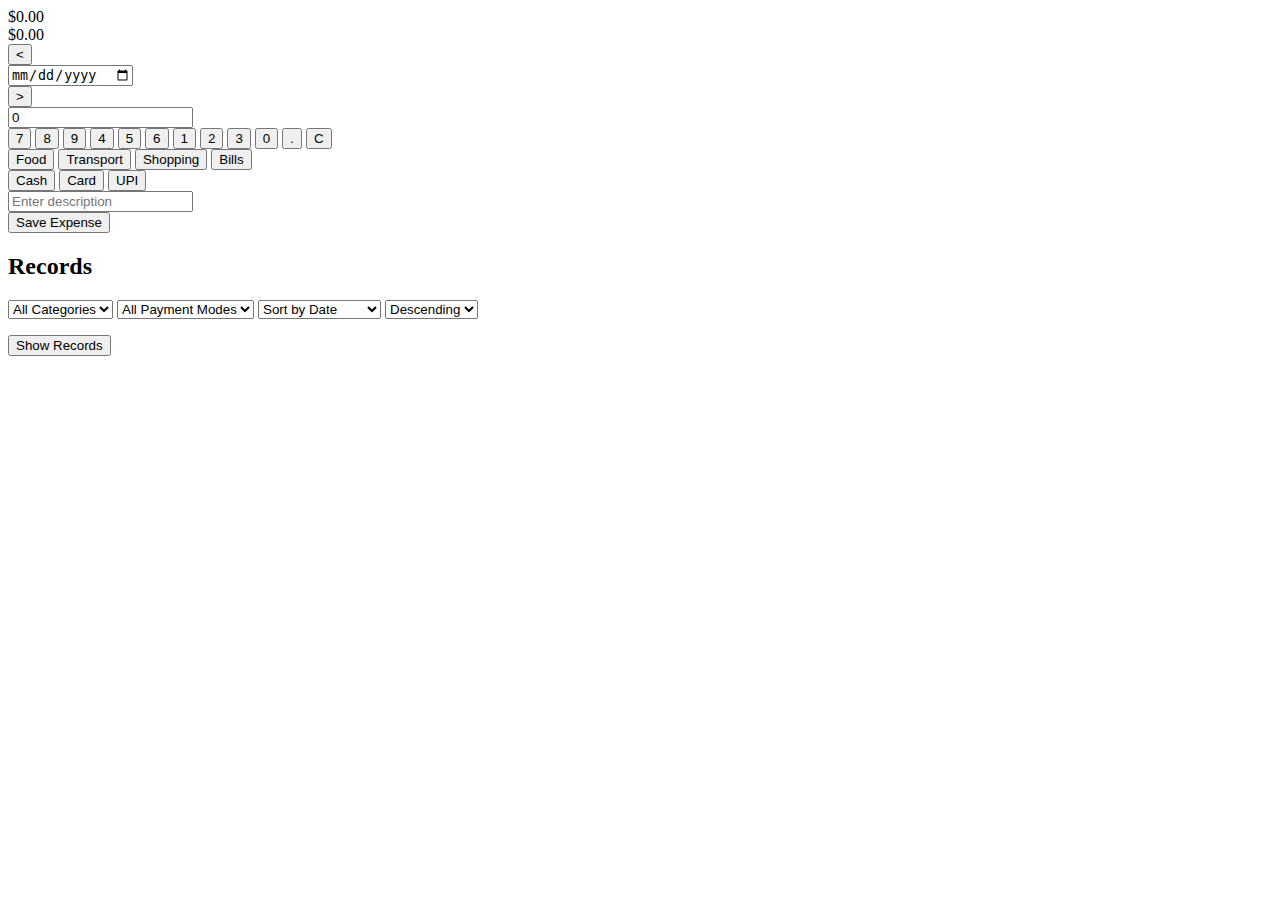
==== index.html @ 294ea64d "Create index.html" ====
<!DOCTYPE html>
<html>
<head>
  <meta charset="utf-8">
  <meta name="viewport" content="width=device-width">
  <title>Expense Tracker</title>
  <link href="style.css" rel="stylesheet" type="text/css" />
</head>
<body>
  <div class="container">
    <div class="summary">
      <div class="summary-item">
        <div id="todayDate"></div>
        <span id="todayTotal" onclick="showTodaysExpenses()">$0.00</span>
      </div>
      <div class="summary-item">
        <div id="currentMonth"></div>
        <span id="monthTotal">$0.00</span>
      </div>
    </div>
    <div class="date-navigation">
      <button onclick="changeDate(-1)">&lt;</button>
      <div style="display: flex; align-items: center;">
        <input type="date" id="expenseDate">
        <span class="day-of-week" id="dayOfWeek"></span>
      </div>
      <button onclick="changeDate(1)">&gt;</button>
    </div>

    <div class="display">
      <input type="text" id="amount" readonly value="0">
    </div>

    <div class="numpad">
      <button onclick="appendNumber(7)">7</button>
      <button onclick="appendNumber(8)">8</button>
      <button onclick="appendNumber(9)">9</button>
      <button onclick="appendNumber(4)">4</button>
      <button onclick="appendNumber(5)">5</button>
      <button onclick="appendNumber(6)">6</button>
      <button onclick="appendNumber(1)">1</button>
      <button onclick="appendNumber(2)">2</button>
      <button onclick="appendNumber(3)">3</button>
      <button onclick="appendNumber(0)">0</button>
      <button onclick="appendDecimal()">.</button>
      <button onclick="clearAmount()">C</button>
    </div>

    <div class="categories">
      <button onclick="selectCategory('Food')">Food</button>
      <button onclick="selectCategory('Transport')">Transport</button>
      <button onclick="selectCategory('Shopping')">Shopping</button>
      <button onclick="selectCategory('Bills')">Bills</button>
    </div>

    <div class="payment-modes">
      <button onclick="selectPayment('Cash')">Cash</button>
      <button onclick="selectPayment('Card')">Card</button>
      <button onclick="selectPayment('UPI')">UPI</button>
    </div>

    <div class="description-field">
      <input type="text" id="description" placeholder="Enter description">
    </div>

    <button class="save-btn" onclick="saveExpense()">Save Expense</button>

    <div class="expenses-list hidden">
      <h2>Records</h2>
      <div class="filters">
        <select id="categoryFilter">
          <option value="">All Categories</option>
          <option value="Food">Food</option>
          <option value="Transport">Transport</option>
          <option value="Shopping">Shopping</option>
          <option value="Bills">Bills</option>
        </select>
        <select id="paymentFilter">
          <option value="">All Payment Modes</option>
          <option value="Cash">Cash</option>
          <option value="Card">Card</option>
          <option value="UPI">UPI</option>
        </select>
        <select id="sortBy">
          <option value="date">Sort by Date</option>
          <option value="amount">Sort by Amount</option>
          <option value="category">Sort by Category</option>
          <option value="payment">Sort by Payment</option>
        </select>
        <select id="sortOrder">
          <option value="desc">Descending</option>
          <option value="asc">Ascending</option>
        </select>
      </div>
      <ul id="expensesList"></ul>
    </div>

    <button id="showRecordsBtn" onclick="toggleRecords()">Show Records</button>
  </div>
  <script src="script.js"></script>
</body>
</html>
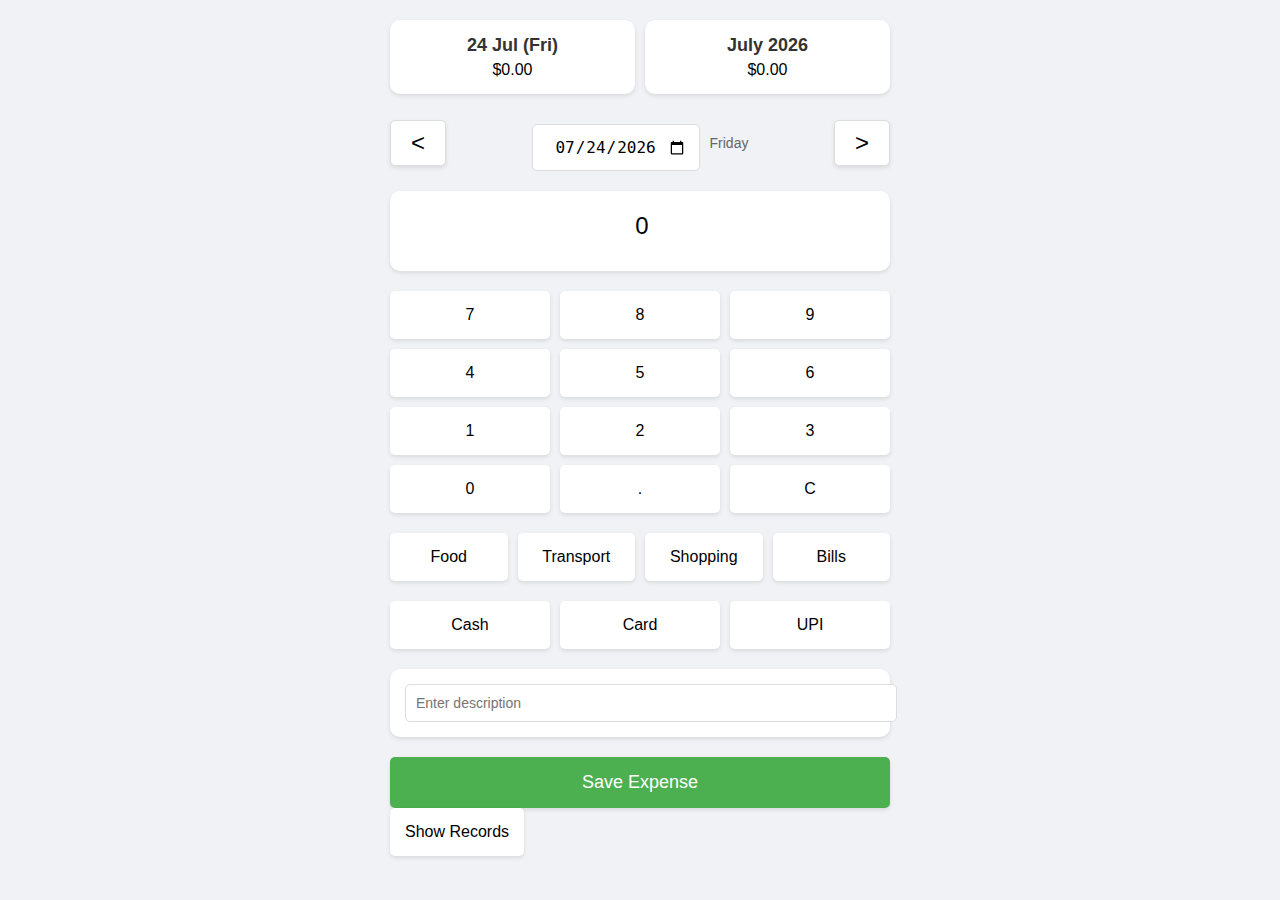
==== commit 8335de1b: "Update index.html" ====
--- a/index.html
+++ b/index.html
@@ -98,5 +98,14 @@
     <button id="showRecordsBtn" onclick="toggleRecords()">Show Records</button>
   </div>
   <script src="script.js"></script>
+  <script>
+    function selectPayment(paymentMode) {
+      // Existing logic for selecting payment mode
+      // ...
+
+      // Set focus to description input field
+      document.getElementById("description").focus();
+    }
+  </script>
 </body>
 </html>
--- a/style.css
+++ b/style.css
@@ -0,0 +1,235 @@
+
+body {
+  font-family: Arial, sans-serif;
+  margin: 0;
+  padding: 20px;
+  background-color: #f0f2f5;
+}
+
+.container {
+  max-width: 500px;
+  margin: 0 auto;
+}
+
+.display {
+  background: white;
+  padding: 20px;
+  border-radius: 10px;
+  margin-bottom: 20px;
+  box-shadow: 0 2px 4px rgba(0,0,0,0.1);
+}
+
+#amount {
+  width: 100%;
+  font-size: 24px;
+  text-align: center;
+  border: none;
+  outline: none;
+  margin-bottom: 10px;
+}
+
+.categories, .payment-modes {
+  display: grid;
+  grid-template-columns: repeat(auto-fit, minmax(100px, 1fr));
+  gap: 10px;
+  margin-bottom: 20px;
+}
+
+.numpad {
+  display: grid;
+  grid-template-columns: repeat(3, 1fr);
+  gap: 10px;
+  margin-bottom: 20px;
+}
+
+button {
+  padding: 15px;
+  border: none;
+  border-radius: 5px;
+  background: white;
+  cursor: pointer;
+  font-size: 16px;
+  box-shadow: 0 2px 4px rgba(0,0,0,0.1);
+}
+
+button:hover {
+  background: #f0f0f0;
+}
+
+button.selected {
+  background: #4CAF50;
+  color: white;
+}
+
+.save-btn {
+  width: 100%;
+  background: #4CAF50;
+  color: white;
+  padding: 15px;
+  font-size: 18px;
+}
+
+.save-btn:hover {
+  background: #45a049;
+}
+
+.expenses-list {
+  background: white;
+  padding: 20px;
+  border-radius: 10px;
+  margin-top: 20px;
+  box-shadow: 0 2px 4px rgba(0,0,0,0.1);
+}
+
+.selected-options {
+  display: flex;
+  justify-content: space-between;
+  color: #666;
+}
+
+#expensesList {
+  list-style: none;
+  padding: 0;
+}
+
+#expensesList li {
+  padding: 10px;
+  border-bottom: 1px solid #eee;
+  display: flex;
+  justify-content: space-between;
+  align-items: center;
+}
+
+.expense-actions button {
+  padding: 5px 10px;
+  margin-left: 5px;
+  font-size: 14px;
+}
+
+.delete-btn {
+  background: #ff4444;
+  color: white;
+}
+
+.edit-btn {
+  background: #44b;
+  color: white;
+}
+
+.summary {
+  display: grid;
+  grid-template-columns: 1fr 1fr;
+  gap: 10px;
+  margin-bottom: 20px;
+}
+
+.summary-item {
+  background: white;
+  padding: 15px;
+  border-radius: 10px;
+  text-align: center;
+  box-shadow: 0 2px 4px rgba(0,0,0,0.1);
+}
+
+.summary-item h3 {
+  margin: 0 0 5px 0;
+  color: #666;
+}
+
+.summary-item div {
+  color: #333;
+  font-size: 18px;
+  margin-bottom: 5px;
+  font-weight: bold;
+}
+
+#expenseDate {
+  width: 100%;
+  padding: 12px;
+  margin-top: 10px;
+  border: 1px solid #ddd;
+  border-radius: 5px;
+  font-size: 16px;
+  text-align: center;
+}
+
+.date-navigation {
+  display: flex;
+  align-items: center;
+  justify-content: space-between;
+  margin-bottom: 20px;
+  gap: 10px;
+}
+
+.date-navigation button {
+  padding: 8px 20px;
+  background: white;
+  border: 1px solid #ddd;
+  border-radius: 5px;
+  cursor: pointer;
+  font-size: 24px;
+  font-family: 'Arial', sans-serif;
+}
+
+.date-navigation button:hover {
+  background: #f0f0f0;
+}
+
+.filters {
+  background: white;
+  padding: 15px;
+  border-radius: 10px;
+  margin-bottom: 20px;
+  box-shadow: 0 2px 4px rgba(0,0,0,0.1);
+  display: grid;
+  grid-template-columns: repeat(2, 1fr);
+  gap: 10px;
+}
+
+.filters select, .filters input {
+  width: 100%;
+  padding: 8px;
+  border: 1px solid #ddd;
+  border-radius: 5px;
+  font-size: 14px;
+}
+
+.day-of-week {
+  color: #666;
+  font-size: 14px;
+  margin-left: 10px;
+}
+
+.description-field {
+  background: white;
+  padding: 15px;
+  border-radius: 10px;
+  margin-bottom: 20px;
+  box-shadow: 0 2px 4px rgba(0,0,0,0.1);
+}
+
+.description-field input {
+  width: 100%;
+  padding: 10px;
+  border: 1px solid #ddd;
+  border-radius: 5px;
+  font-size: 14px;
+}
+
+.expenses-list.hidden {
+  display: none;
+}
+
+#showRecordsBtn {
+  padding: 15px;
+  border: none;
+  border-radius: 5px;
+  background: white;
+  cursor: pointer;
+  font-size: 16px;
+  box-shadow: 0 2px 4px rgba(0,0,0,0.1);
+}
+
+#showRecordsBtn:hover {
+  background: #f0f0f0;
+}
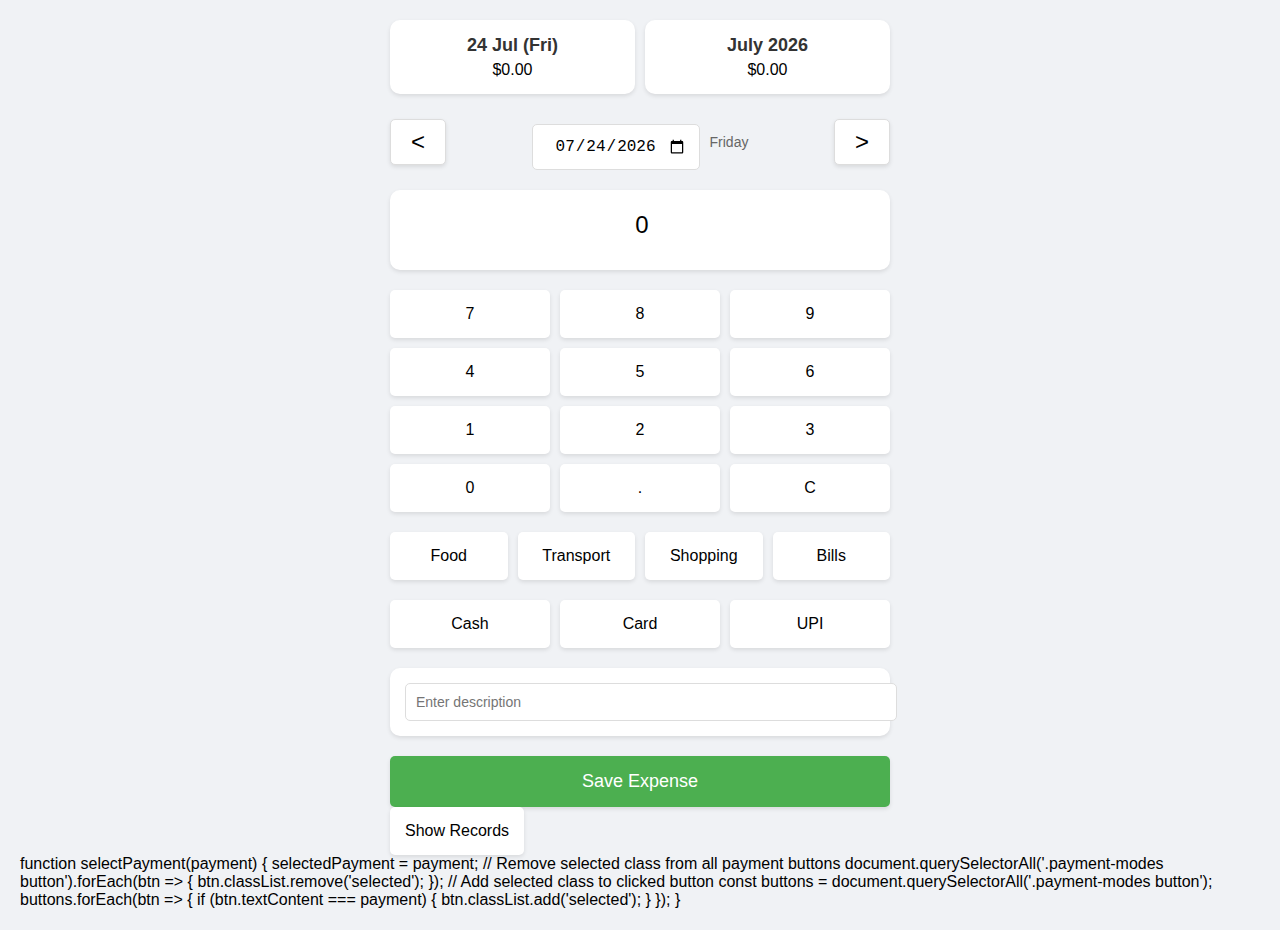
==== commit c5760c9f: "Update index.html" ====
--- a/index.html
+++ b/index.html
@@ -98,14 +98,24 @@
     <button id="showRecordsBtn" onclick="toggleRecords()">Show Records</button>
   </div>
   <script src="script.js"></script>
-  <script>
-    function selectPayment(paymentMode) {
-      // Existing logic for selecting payment mode
-      // ...
-
-      // Set focus to description input field
-      document.getElementById("description").focus();
-    }
-  </script>
 </body>
 </html>
+
+
+
+function selectPayment(payment) {
+  selectedPayment = payment;
+
+  // Remove selected class from all payment buttons
+  document.querySelectorAll('.payment-modes button').forEach(btn => {
+    btn.classList.remove('selected');
+  });
+
+  // Add selected class to clicked button
+  const buttons = document.querySelectorAll('.payment-modes button');
+  buttons.forEach(btn => {
+    if (btn.textContent === payment) {
+      btn.classList.add('selected');
+    }
+  });
+}
